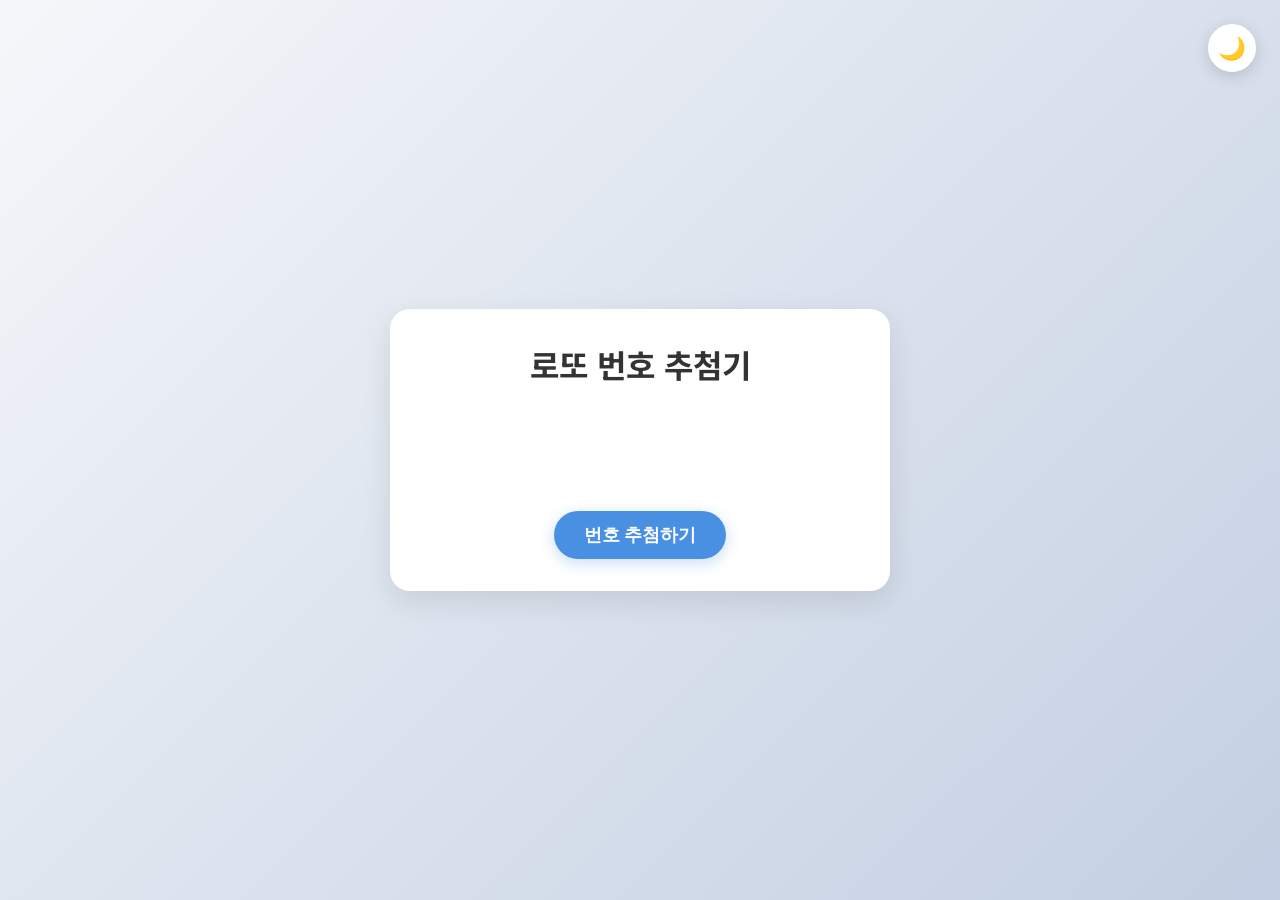
==== index.html @ 141fe0d5 "260904" ====
<!doctype html>
<html lang="ko">
  <head>
    <meta charset="UTF-8" />
    <meta name="viewport" content="width=device-width, initial-scale=1.0" />
    <meta name="description" content="무작위 로또 번호 6개를 추첨합니다." />
    <title>로또 번호 추첨기</title>
    <link rel="preconnect" href="https://fonts.googleapis.com" />
    <link rel="preconnect" href="https://fonts.gstatic.com" crossorigin />
    <link href="https://fonts.googleapis.com/css2?family=Noto+Sans+KR:wght@400;700&display=swap" rel="stylesheet" />
    <link rel="stylesheet" href="style.css" />
  </head>
  <body>
    <button id="themeToggle" class="theme-toggle-btn" type="button" title="다크 모드로 전환" aria-label="다크 모드로 전환">🌙</button>
    <main class="container">
      <h1>로또 번호 추첨기</h1>
      <div id="balls" class="balls-container" aria-live="polite" aria-label="추첨된 로또 번호"></div>
      <button id="generateBtn" type="button">번호 추첨하기</button>
    </main>
    <script src="script.js"></script>
  </body>
</html>
---- style.css ----
:root { color-scheme: light; }
* { box-sizing: border-box; }
body { display: flex; align-items: center; justify-content: center; min-height: 100vh; margin: 0; padding: 24px; font-family: "Noto Sans KR", sans-serif; background: linear-gradient(135deg, #f5f7fa, #c3cfe2); transition: background 0.3s ease; }
body.dark-mode { color-scheme: dark; background: linear-gradient(135deg, #181924, #0d0e14); }
.theme-toggle-btn { position: fixed; top: 24px; right: 24px; display: grid; width: 48px; height: 48px; padding: 0; place-items: center; border: 0; border-radius: 50%; background: #fff; box-shadow: 0 4px 15px rgb(0 0 0 / 15%); cursor: pointer; font-size: 1.4rem; transition: transform 0.3s ease, background-color 0.3s ease; }
.theme-toggle-btn:hover { transform: scale(1.1) rotate(15deg); }
body.dark-mode .theme-toggle-btn { background: #2c2f42; box-shadow: 0 4px 15px rgb(0 0 0 / 40%); }
.container { width: min(90%, 500px); padding: 2rem; text-align: center; background: #fff; border-radius: 20px; box-shadow: 0 10px 30px rgb(0 0 0 / 10%); transition: background-color 0.3s ease, box-shadow 0.3s ease; }
body.dark-mode .container { background: #242738; box-shadow: 0 10px 30px rgb(0 0 0 / 50%); }
h1 { margin: 0 0 2rem; color: #333; font-size: clamp(1.5rem, 5vw, 2rem); }
body.dark-mode h1 { color: #f1f2f6; }
.balls-container { display: flex; min-height: 60px; margin-bottom: 2rem; gap: 10px; align-items: center; justify-content: center; }
.ball { display: grid; flex: 0 0 auto; width: 50px; height: 50px; place-items: center; color: #fff; border-radius: 50%; box-shadow: inset -5px -5px 10px rgb(0 0 0 / 10%), 3px 5px 10px rgb(0 0 0 / 10%); font-size: 1.2rem; font-weight: 700; text-shadow: 1px 1px 2px rgb(0 0 0 / 20%); transform: scale(0); transition: transform 0.3s cubic-bezier(0.175, 0.885, 0.32, 1.275); }
.ball.show { transform: scale(1); }
.color-1 { background: #fbc400; } .color-2 { background: #69c8f2; } .color-3 { background: #ff7272; } .color-4 { background: #aaa; } .color-5 { background: #b0d840; }
#generateBtn { padding: 12px 30px; color: #fff; border: 0; border-radius: 50px; background: #4a90e2; box-shadow: 0 4px 15px rgb(74 144 226 / 30%); cursor: pointer; font-size: 1.1rem; font-weight: 700; transition: background-color 0.2s, transform 0.2s; }
#generateBtn:hover:not(:disabled) { background: #357abd; transform: translateY(-2px); }
#generateBtn:disabled { background: #ccc; box-shadow: none; cursor: not-allowed; }
@media (max-width: 480px) { .container { padding: 1.5rem 1rem; } .balls-container { gap: 6px; } .ball { width: 42px; height: 42px; } .theme-toggle-btn { top: 16px; right: 16px; } }
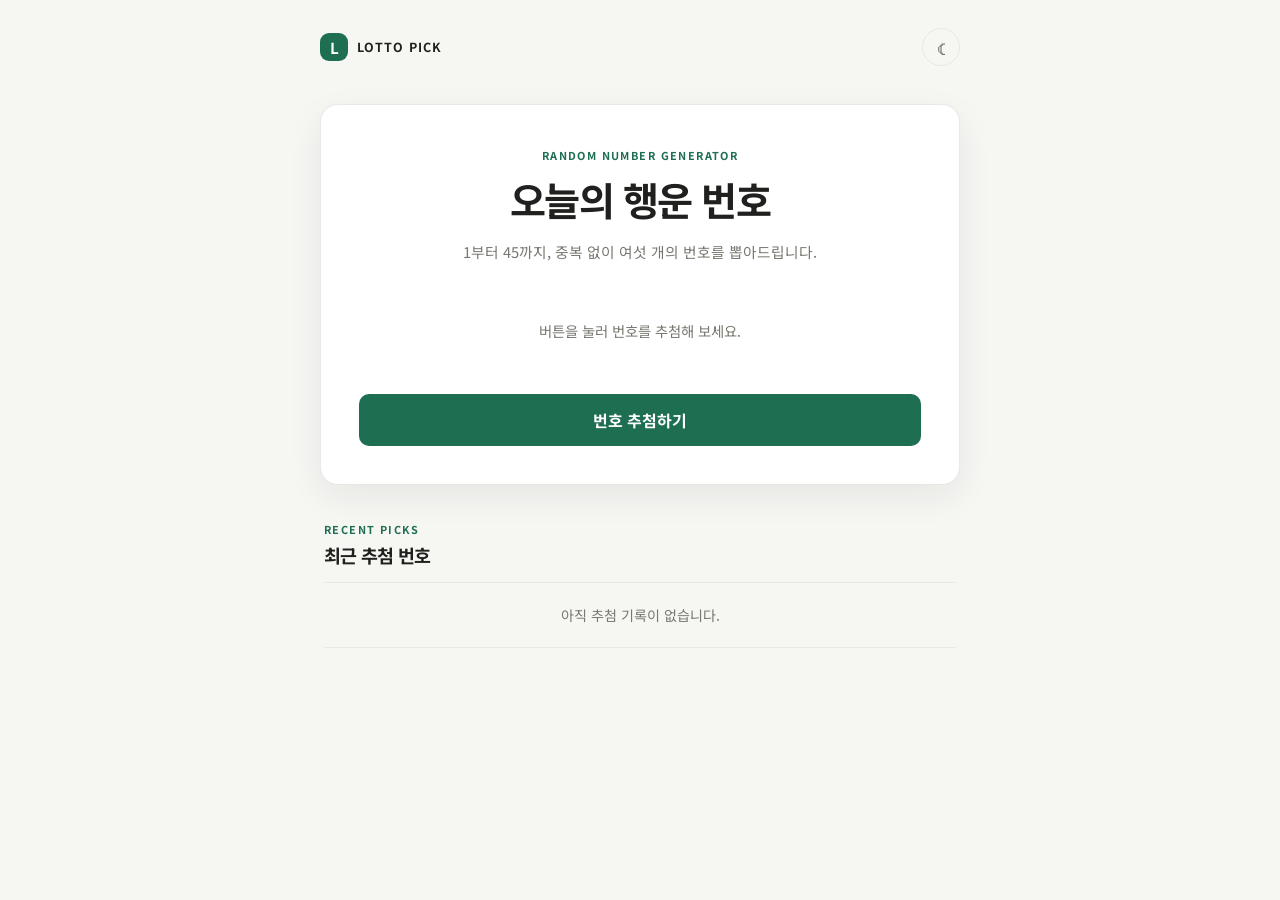
==== commit cc8fad15: "Improve lotto picker design and history" ====
--- a/index.html
+++ b/index.html
@@ -7,15 +7,41 @@
     <title>로또 번호 추첨기</title>
     <link rel="preconnect" href="https://fonts.googleapis.com" />
     <link rel="preconnect" href="https://fonts.gstatic.com" crossorigin />
-    <link href="https://fonts.googleapis.com/css2?family=Noto+Sans+KR:wght@400;700&display=swap" rel="stylesheet" />
+    <link href="https://fonts.googleapis.com/css2?family=Noto+Sans+KR:wght@400;500;700&display=swap" rel="stylesheet" />
     <link rel="stylesheet" href="style.css" />
   </head>
   <body>
-    <button id="themeToggle" class="theme-toggle-btn" type="button" title="다크 모드로 전환" aria-label="다크 모드로 전환">🌙</button>
-    <main class="container">
-      <h1>로또 번호 추첨기</h1>
-      <div id="balls" class="balls-container" aria-live="polite" aria-label="추첨된 로또 번호"></div>
-      <button id="generateBtn" type="button">번호 추첨하기</button>
+    <main class="app-shell">
+      <header class="app-header">
+        <a class="brand" href="/" aria-label="로또 번호 추첨기 처음으로">
+          <span class="brand-mark">L</span>
+          <span>LOTTO PICK</span>
+        </a>
+        <button id="themeToggle" class="icon-button" type="button" title="다크 모드로 전환" aria-label="다크 모드로 전환">&#9790;</button>
+      </header>
+
+      <section class="picker-card" aria-labelledby="pageTitle">
+        <p class="eyebrow">RANDOM NUMBER GENERATOR</p>
+        <h1 id="pageTitle">오늘의 행운 번호</h1>
+        <p class="intro">1부터 45까지, 중복 없이 여섯 개의 번호를 뽑아드립니다.</p>
+
+        <div id="balls" class="balls-container" aria-live="polite" aria-label="추첨된 로또 번호">
+          <p class="placeholder">버튼을 눌러 번호를 추첨해 보세요.</p>
+        </div>
+        <button id="generateBtn" class="generate-button" type="button">번호 추첨하기</button>
+      </section>
+
+      <section class="history-section" aria-labelledby="historyTitle">
+        <div class="section-heading">
+          <div>
+            <p class="eyebrow">RECENT PICKS</p>
+            <h2 id="historyTitle">최근 추첨 번호</h2>
+          </div>
+          <button id="clearHistoryBtn" class="text-button" type="button" hidden>기록 지우기</button>
+        </div>
+        <ol id="historyList" class="history-list" aria-live="polite"></ol>
+        <p id="emptyHistory" class="empty-history">아직 추첨 기록이 없습니다.</p>
+      </section>
     </main>
     <script src="script.js"></script>
   </body>
--- a/style.css
+++ b/style.css
@@ -1,19 +1,83 @@
-:root { color-scheme: light; }
+:root {
+  color-scheme: light;
+  --page: #f6f6f3;
+  --surface: #ffffff;
+  --text: #20211e;
+  --muted: #777970;
+  --line: #e9e9e3;
+  --accent: #1e6e52;
+  --shadow: 0 12px 35px rgb(34 42 37 / 7%);
+}
+
 * { box-sizing: border-box; }
-body { display: flex; align-items: center; justify-content: center; min-height: 100vh; margin: 0; padding: 24px; font-family: "Noto Sans KR", sans-serif; background: linear-gradient(135deg, #f5f7fa, #c3cfe2); transition: background 0.3s ease; }
-body.dark-mode { color-scheme: dark; background: linear-gradient(135deg, #181924, #0d0e14); }
-.theme-toggle-btn { position: fixed; top: 24px; right: 24px; display: grid; width: 48px; height: 48px; padding: 0; place-items: center; border: 0; border-radius: 50%; background: #fff; box-shadow: 0 4px 15px rgb(0 0 0 / 15%); cursor: pointer; font-size: 1.4rem; transition: transform 0.3s ease, background-color 0.3s ease; }
-.theme-toggle-btn:hover { transform: scale(1.1) rotate(15deg); }
-body.dark-mode .theme-toggle-btn { background: #2c2f42; box-shadow: 0 4px 15px rgb(0 0 0 / 40%); }
-.container { width: min(90%, 500px); padding: 2rem; text-align: center; background: #fff; border-radius: 20px; box-shadow: 0 10px 30px rgb(0 0 0 / 10%); transition: background-color 0.3s ease, box-shadow 0.3s ease; }
-body.dark-mode .container { background: #242738; box-shadow: 0 10px 30px rgb(0 0 0 / 50%); }
-h1 { margin: 0 0 2rem; color: #333; font-size: clamp(1.5rem, 5vw, 2rem); }
-body.dark-mode h1 { color: #f1f2f6; }
-.balls-container { display: flex; min-height: 60px; margin-bottom: 2rem; gap: 10px; align-items: center; justify-content: center; }
-.ball { display: grid; flex: 0 0 auto; width: 50px; height: 50px; place-items: center; color: #fff; border-radius: 50%; box-shadow: inset -5px -5px 10px rgb(0 0 0 / 10%), 3px 5px 10px rgb(0 0 0 / 10%); font-size: 1.2rem; font-weight: 700; text-shadow: 1px 1px 2px rgb(0 0 0 / 20%); transform: scale(0); transition: transform 0.3s cubic-bezier(0.175, 0.885, 0.32, 1.275); }
-.ball.show { transform: scale(1); }
-.color-1 { background: #fbc400; } .color-2 { background: #69c8f2; } .color-3 { background: #ff7272; } .color-4 { background: #aaa; } .color-5 { background: #b0d840; }
-#generateBtn { padding: 12px 30px; color: #fff; border: 0; border-radius: 50px; background: #4a90e2; box-shadow: 0 4px 15px rgb(74 144 226 / 30%); cursor: pointer; font-size: 1.1rem; font-weight: 700; transition: background-color 0.2s, transform 0.2s; }
-#generateBtn:hover:not(:disabled) { background: #357abd; transform: translateY(-2px); }
-#generateBtn:disabled { background: #ccc; box-shadow: none; cursor: not-allowed; }
-@media (max-width: 480px) { .container { padding: 1.5rem 1rem; } .balls-container { gap: 6px; } .ball { width: 42px; height: 42px; } .theme-toggle-btn { top: 16px; right: 16px; } }
+
+body {
+  min-height: 100vh;
+  margin: 0;
+  background: var(--page);
+  color: var(--text);
+  font-family: "Noto Sans KR", sans-serif;
+  transition: background-color .25s ease, color .25s ease;
+}
+
+body.dark-mode {
+  color-scheme: dark;
+  --page: #171a18;
+  --surface: #202420;
+  --text: #f2f3ed;
+  --muted: #acb0a9;
+  --line: #363a35;
+  --accent: #80c6a4;
+  --shadow: 0 12px 35px rgb(0 0 0 / 18%);
+}
+
+button { font: inherit; }
+
+.app-shell { width: min(100% - 40px, 640px); margin: 0 auto; padding: 28px 0 56px; }
+
+.app-header { display: flex; align-items: center; justify-content: space-between; margin-bottom: 38px; }
+
+.brand { display: inline-flex; align-items: center; gap: 9px; color: var(--text); font-size: .78rem; font-weight: 700; letter-spacing: .09em; text-decoration: none; }
+.brand-mark { display: grid; width: 28px; height: 28px; place-items: center; border-radius: 9px; background: var(--accent); color: #fff; font-size: .95rem; letter-spacing: 0; }
+
+.icon-button, .text-button { border: 0; background: transparent; color: var(--muted); cursor: pointer; }
+.icon-button { width: 38px; height: 38px; border: 1px solid var(--line); border-radius: 50%; font-size: 1.15rem; transition: border-color .2s, color .2s, transform .2s; }
+.icon-button:hover { color: var(--accent); border-color: var(--accent); transform: rotate(12deg); }
+
+.picker-card { padding: 42px 38px 38px; border: 1px solid var(--line); border-radius: 18px; background: var(--surface); box-shadow: var(--shadow); text-align: center; }
+.eyebrow { margin: 0 0 8px; color: var(--accent); font-size: .68rem; font-weight: 700; letter-spacing: .13em; }
+h1, h2 { margin: 0; letter-spacing: -.04em; }
+h1 { font-size: clamp(1.8rem, 6vw, 2.45rem); }
+h2 { font-size: 1.15rem; }
+.intro { margin: 12px 0 34px; color: var(--muted); font-size: .92rem; line-height: 1.7; }
+
+.balls-container { display: flex; min-height: 64px; margin-bottom: 32px; align-items: center; justify-content: center; gap: 9px; }
+.placeholder { margin: 0; color: var(--muted); font-size: .9rem; }
+.ball { display: grid; width: 54px; height: 54px; place-items: center; border-radius: 50%; color: #fff; font-size: 1.12rem; font-weight: 700; box-shadow: inset -4px -5px 10px rgb(0 0 0 / 12%); opacity: 0; transform: translateY(8px) scale(.88); transition: opacity .28s ease, transform .28s cubic-bezier(.2, .9, .35, 1.25); }
+.ball.show { opacity: 1; transform: translateY(0) scale(1); }
+.color-1 { background: #e7ad25; } .color-2 { background: #4f9bc4; } .color-3 { background: #df6a61; } .color-4 { background: #858984; } .color-5 { background: #7aa84c; }
+
+.generate-button { width: 100%; padding: 14px 20px; border: 0; border-radius: 10px; background: var(--accent); color: #fff; cursor: pointer; font-weight: 700; transition: filter .2s, transform .2s; }
+.generate-button:hover:not(:disabled) { filter: brightness(.93); transform: translateY(-1px); }
+.generate-button:disabled { cursor: wait; opacity: .55; }
+
+.history-section { padding: 36px 4px 0; }
+.section-heading { display: flex; align-items: end; justify-content: space-between; margin-bottom: 14px; }
+.section-heading .eyebrow { margin-bottom: 5px; }
+.text-button { padding: 4px 0; color: var(--muted); font-size: .8rem; text-decoration: underline; text-underline-offset: 3px; }
+.text-button:hover { color: var(--accent); }
+.history-list { display: grid; gap: 9px; margin: 0; padding: 0; list-style: none; }
+.history-item { display: flex; min-height: 58px; align-items: center; gap: 16px; padding: 10px 15px; border: 1px solid var(--line); border-radius: 12px; background: var(--surface); }
+.history-index { flex: 0 0 24px; color: var(--muted); font-size: .76rem; font-weight: 700; }
+.history-balls { display: flex; flex-wrap: wrap; gap: 5px; }
+.history-ball { display: grid; width: 27px; height: 27px; place-items: center; border-radius: 50%; color: #fff; font-size: .67rem; font-weight: 700; }
+.empty-history { margin: 0; padding: 22px 0; color: var(--muted); border-top: 1px solid var(--line); border-bottom: 1px solid var(--line); font-size: .88rem; text-align: center; }
+
+@media (max-width: 480px) {
+  .app-shell { width: min(100% - 28px, 640px); padding-top: 18px; }
+  .app-header { margin-bottom: 26px; }
+  .picker-card { padding: 32px 18px 24px; }
+  .balls-container { gap: 6px; }
+  .ball { width: 43px; height: 43px; font-size: .95rem; }
+  .history-item { gap: 8px; padding: 10px; }
+}
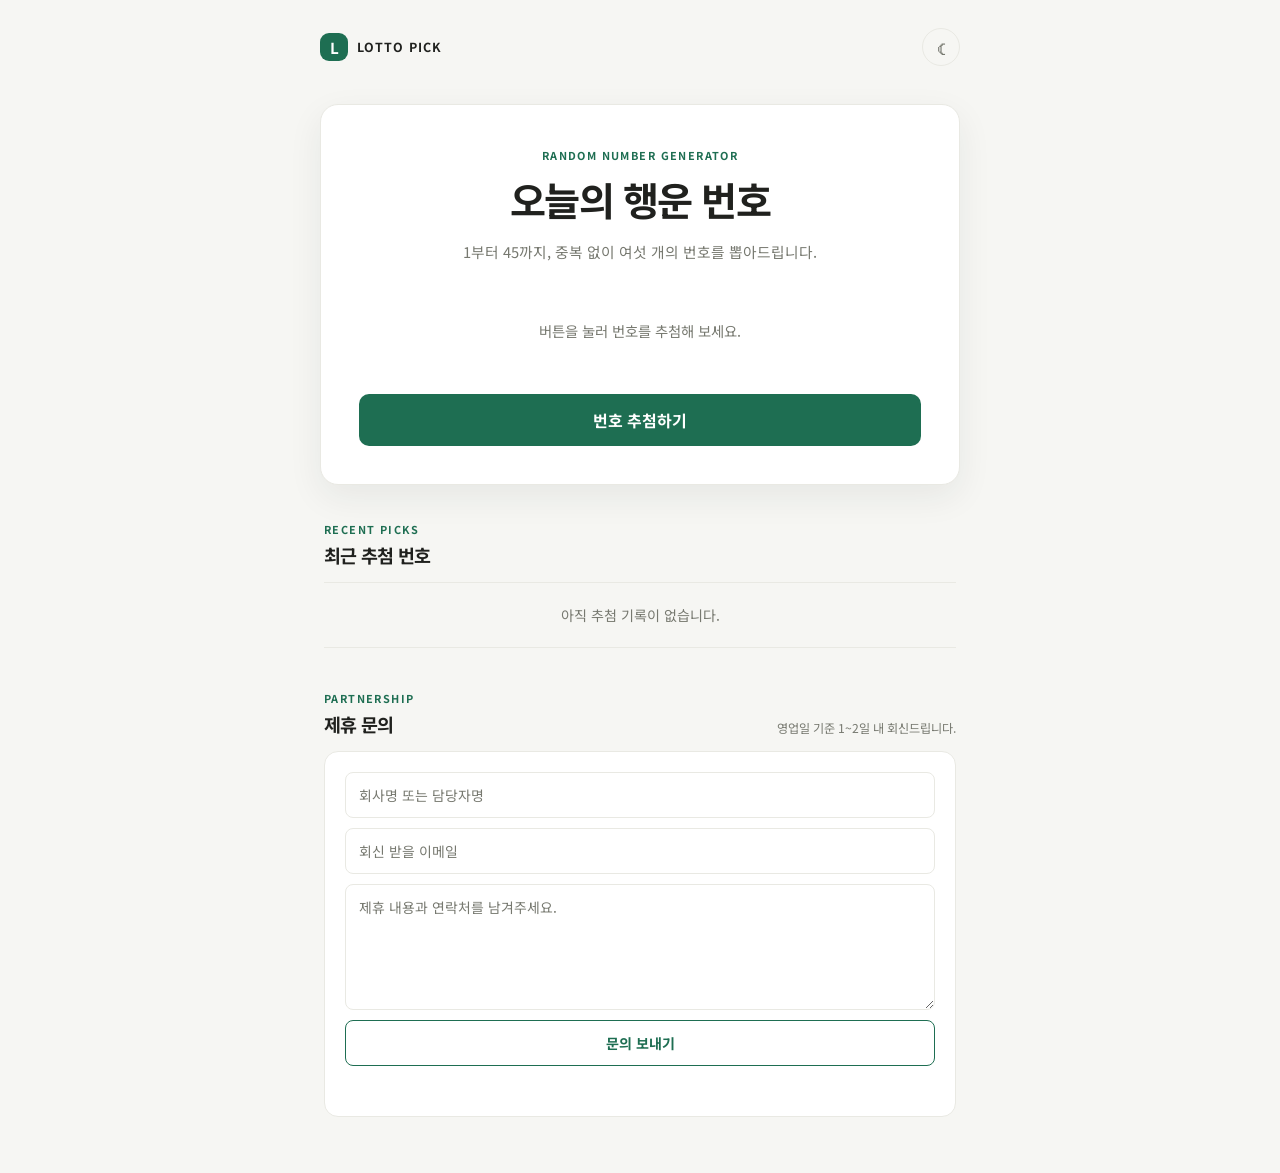
==== commit f454b72a: "Add partnership contact form" ====
--- a/index.html
+++ b/index.html
@@ -42,6 +42,28 @@
         <ol id="historyList" class="history-list" aria-live="polite"></ol>
         <p id="emptyHistory" class="empty-history">아직 추첨 기록이 없습니다.</p>
       </section>
+
+      <section class="contact-section" aria-labelledby="contactTitle">
+        <div class="section-heading contact-heading">
+          <div>
+            <p class="eyebrow">PARTNERSHIP</p>
+            <h2 id="contactTitle">제휴 문의</h2>
+          </div>
+          <p class="contact-note">영업일 기준 1~2일 내 회신드립니다.</p>
+        </div>
+        <form id="contactForm" class="contact-form" action="https://formspree.io/f/mbgjzrbj" method="POST">
+          <input type="hidden" name="_subject" value="[LOTTO PICK] 새로운 제휴 문의" />
+          <label class="visually-hidden" for="company">회사명</label>
+          <input id="company" name="company" type="text" placeholder="회사명 또는 담당자명" required />
+          <label class="visually-hidden" for="email">이메일</label>
+          <input id="email" name="email" type="email" placeholder="회신 받을 이메일" required />
+          <label class="visually-hidden" for="message">문의 내용</label>
+          <textarea id="message" name="message" rows="5" placeholder="제휴 내용과 연락처를 남겨주세요." required></textarea>
+          <input class="honeypot" type="text" name="_gotcha" tabindex="-1" autocomplete="off" aria-hidden="true" />
+          <button id="contactSubmit" class="contact-submit" type="submit">문의 보내기</button>
+          <p id="formStatus" class="form-status" role="status" aria-live="polite"></p>
+        </form>
+      </section>
     </main>
     <script src="script.js"></script>
   </body>
--- a/style.css
+++ b/style.css
@@ -73,6 +73,23 @@
 .history-ball { display: grid; width: 27px; height: 27px; place-items: center; border-radius: 50%; color: #fff; font-size: .67rem; font-weight: 700; }
 .empty-history { margin: 0; padding: 22px 0; color: var(--muted); border-top: 1px solid var(--line); border-bottom: 1px solid var(--line); font-size: .88rem; text-align: center; }
 
+.contact-section { padding: 42px 4px 0; }
+.contact-heading { align-items: end; }
+.contact-note { margin: 0; color: var(--muted); font-size: .76rem; }
+.contact-form { display: grid; gap: 10px; padding: 20px; border: 1px solid var(--line); border-radius: 14px; background: var(--surface); }
+.contact-form input:not(.honeypot), .contact-form textarea { width: 100%; padding: 12px 13px; border: 1px solid var(--line); border-radius: 8px; outline: none; background: transparent; color: var(--text); font: inherit; font-size: .87rem; transition: border-color .2s, box-shadow .2s; }
+.contact-form textarea { min-height: 112px; resize: vertical; }
+.contact-form input::placeholder, .contact-form textarea::placeholder { color: var(--muted); }
+.contact-form input:focus, .contact-form textarea:focus { border-color: var(--accent); box-shadow: 0 0 0 3px color-mix(in srgb, var(--accent) 14%, transparent); }
+.contact-submit { padding: 12px 16px; border: 1px solid var(--accent); border-radius: 8px; background: transparent; color: var(--accent); cursor: pointer; font-weight: 700; font-size: .88rem; transition: background-color .2s, color .2s; }
+.contact-submit:hover:not(:disabled) { background: var(--accent); color: #fff; }
+.contact-submit:disabled { cursor: wait; opacity: .6; }
+.form-status { min-height: 20px; margin: 0; font-size: .8rem; text-align: center; }
+.form-status.success { color: var(--accent); }
+.form-status.error { color: #bd4942; }
+.visually-hidden { position: absolute; width: 1px; height: 1px; padding: 0; overflow: hidden; clip: rect(0, 0, 0, 0); white-space: nowrap; border: 0; }
+.honeypot { position: absolute; left: -9999px; }
+
 @media (max-width: 480px) {
   .app-shell { width: min(100% - 28px, 640px); padding-top: 18px; }
   .app-header { margin-bottom: 26px; }
@@ -80,4 +97,6 @@
   .balls-container { gap: 6px; }
   .ball { width: 43px; height: 43px; font-size: .95rem; }
   .history-item { gap: 8px; padding: 10px; }
+  .contact-heading { display: block; }
+  .contact-note { margin-top: 8px; }
 }
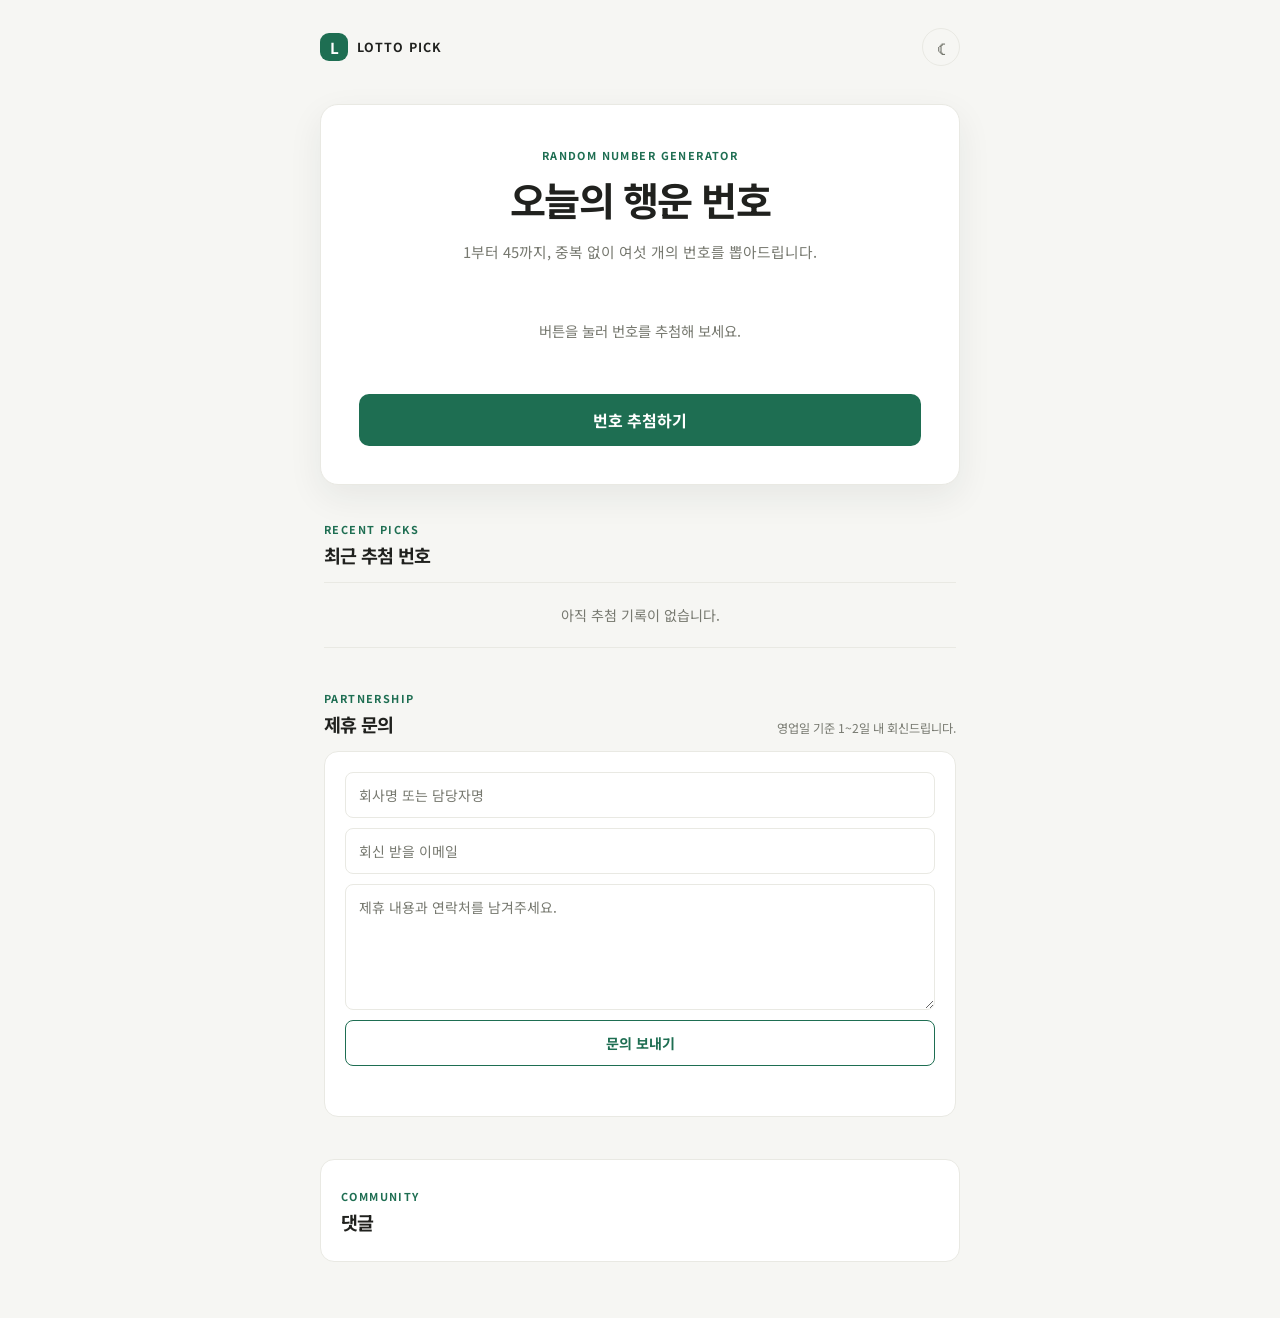
==== commit df8a0f07: "Add Disqus comments section" ====
--- a/index.html
+++ b/index.html
@@ -64,7 +64,30 @@
           <p id="formStatus" class="form-status" role="status" aria-live="polite"></p>
         </form>
       </section>
+
+      <section class="comments-section" aria-labelledby="commentsTitle">
+        <div class="section-heading">
+          <div>
+            <p class="eyebrow">COMMUNITY</p>
+            <h2 id="commentsTitle">댓글</h2>
+          </div>
+        </div>
+        <div id="disqus_thread"></div>
+        <noscript>
+          댓글을 보려면 JavaScript를 활성화해 주세요.
+          <a href="https://disqus.com/?ref_noscript">Disqus 댓글</a>
+        </noscript>
+      </section>
     </main>
+    <script>
+      (function () {
+        const d = document;
+        const s = d.createElement("script");
+        s.src = "https://productbuilder-0bfi3o6ttu.disqus.com/embed.js";
+        s.setAttribute("data-timestamp", String(+new Date()));
+        (d.head || d.body).appendChild(s);
+      })();
+    </script>
     <script src="script.js"></script>
   </body>
 </html>
--- a/style.css
+++ b/style.css
@@ -90,6 +90,11 @@
 .visually-hidden { position: absolute; width: 1px; height: 1px; padding: 0; overflow: hidden; clip: rect(0, 0, 0, 0); white-space: nowrap; border: 0; }
 .honeypot { position: absolute; left: -9999px; }
 
+.comments-section { margin-top: 42px; padding: 28px 20px 4px; border: 1px solid var(--line); border-radius: 14px; background: var(--surface); }
+.comments-section .section-heading { margin-bottom: 22px; }
+.comments-section noscript { display: block; padding: 0 0 24px; color: var(--muted); font-size: .86rem; text-align: center; }
+.comments-section noscript a { color: var(--accent); }
+
 @media (max-width: 480px) {
   .app-shell { width: min(100% - 28px, 640px); padding-top: 18px; }
   .app-header { margin-bottom: 26px; }
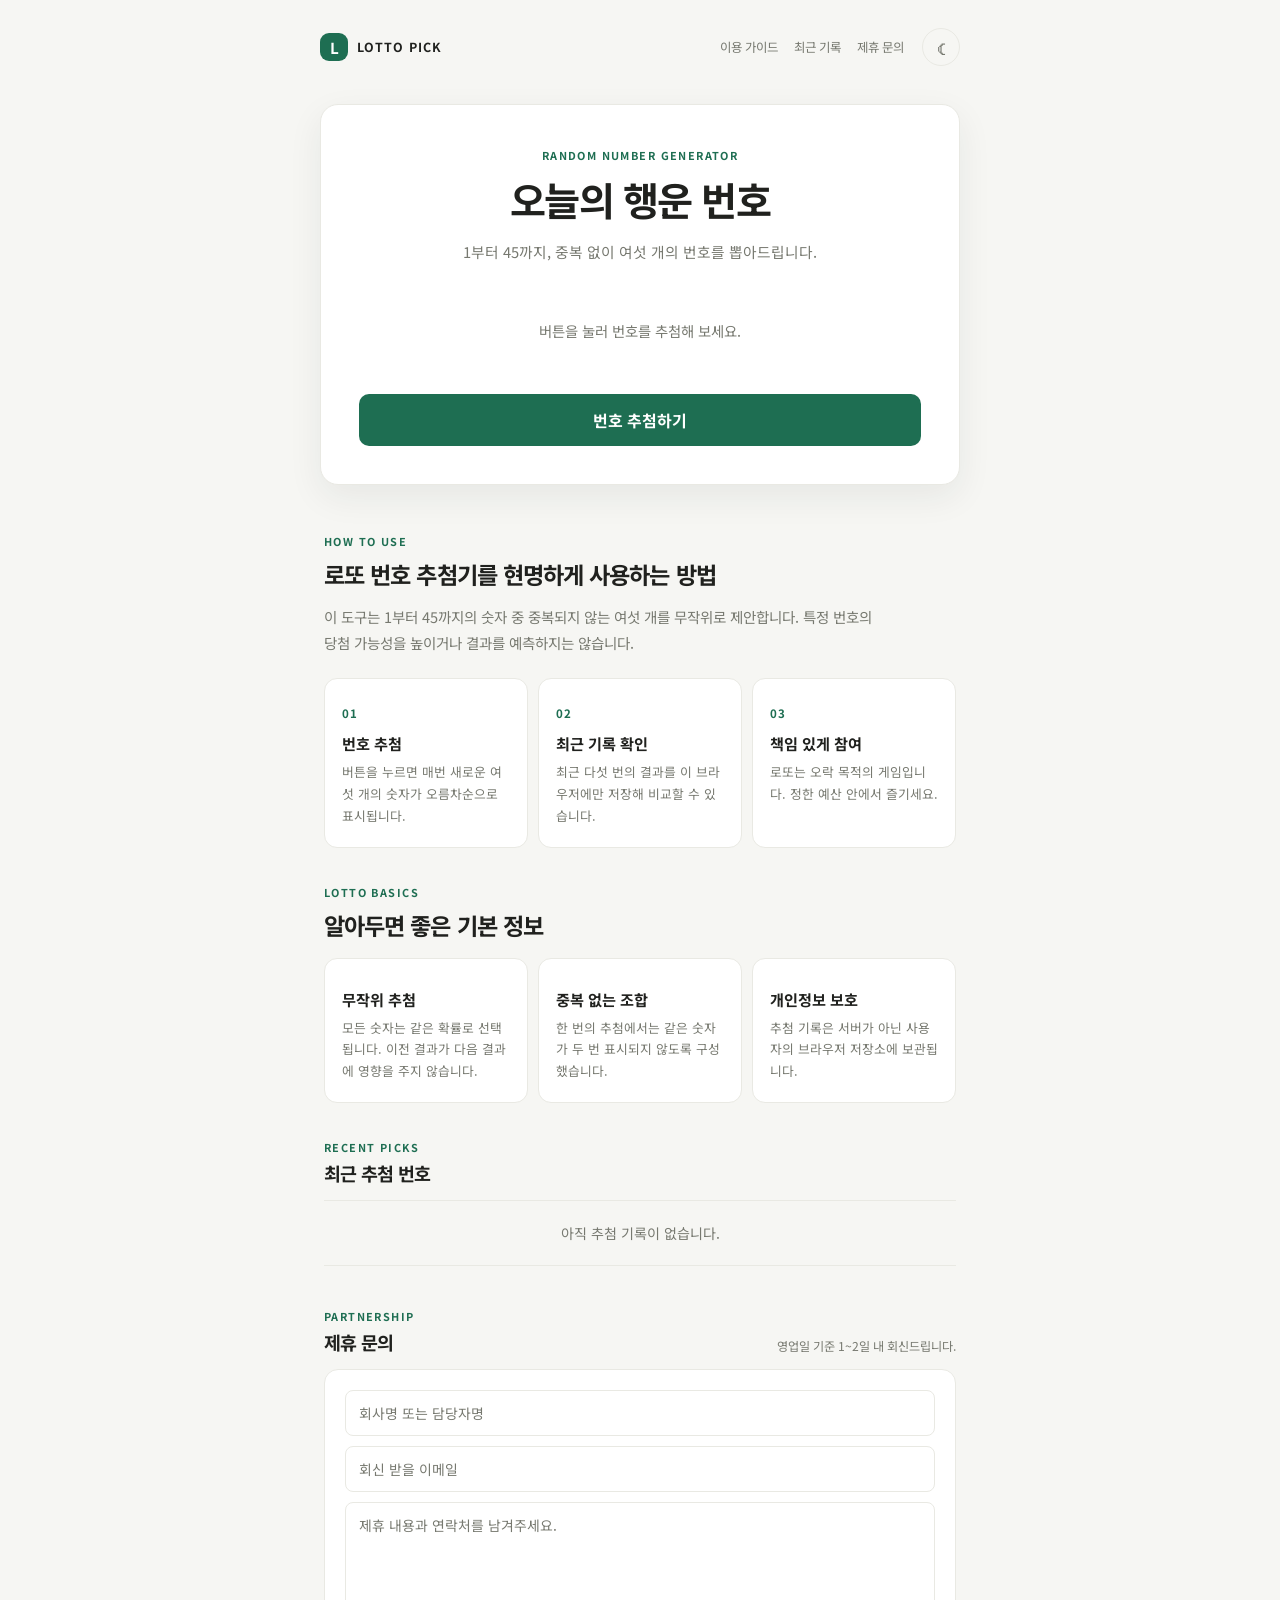
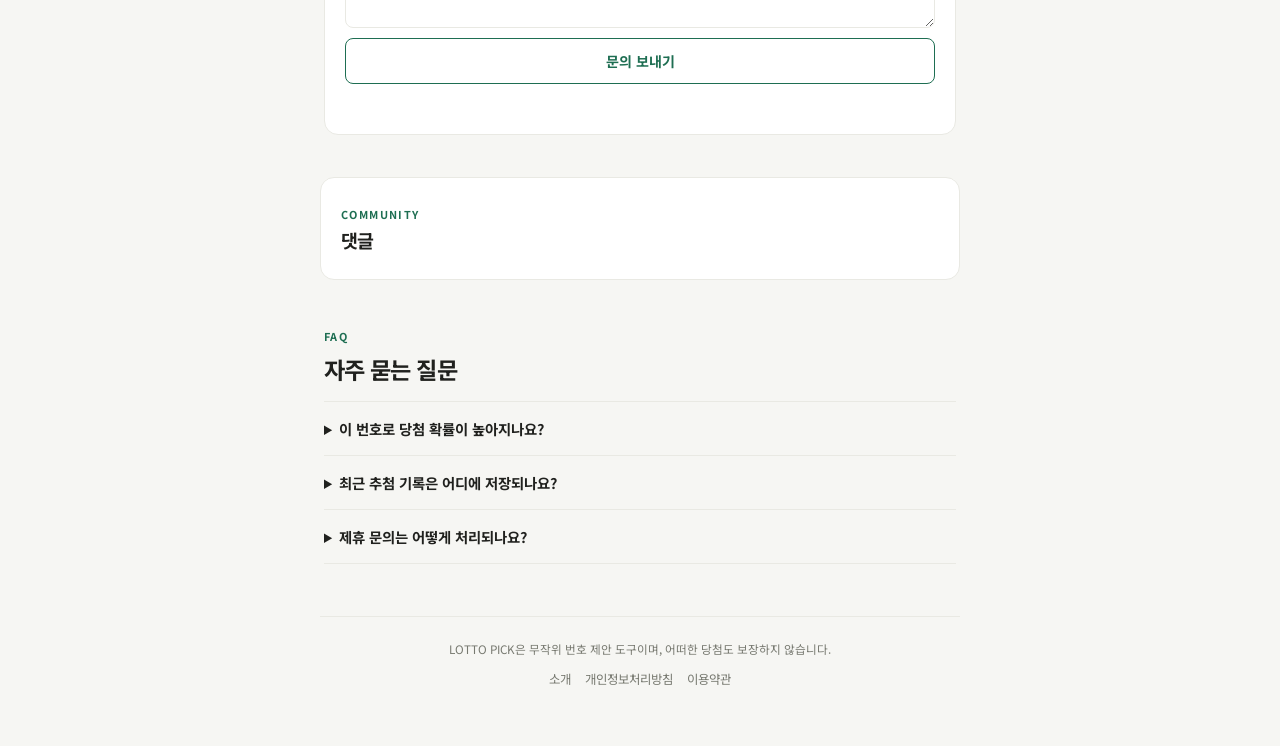
==== commit 0d6f021b: "Improve site content and trust pages" ====
--- a/index.html
+++ b/index.html
@@ -4,7 +4,9 @@
     <meta charset="UTF-8" />
     <meta name="viewport" content="width=device-width, initial-scale=1.0" />
     <meta name="description" content="무작위 로또 번호 6개를 추첨합니다." />
+    <meta name="google-adsense-account" content="ca-pub-1395457725988778" />
     <title>로또 번호 추첨기</title>
+    <script async src="https://pagead2.googlesyndication.com/pagead/js/adsbygoogle.js?client=ca-pub-1395457725988778" crossorigin="anonymous"></script>
     <link rel="preconnect" href="https://fonts.googleapis.com" />
     <link rel="preconnect" href="https://fonts.gstatic.com" crossorigin />
     <link href="https://fonts.googleapis.com/css2?family=Noto+Sans+KR:wght@400;500;700&display=swap" rel="stylesheet" />
@@ -17,6 +19,11 @@
           <span class="brand-mark">L</span>
           <span>LOTTO PICK</span>
         </a>
+        <nav class="site-nav" aria-label="주요 메뉴">
+          <a href="#guide">이용 가이드</a>
+          <a href="#historyTitle">최근 기록</a>
+          <a href="#contactTitle">제휴 문의</a>
+        </nav>
         <button id="themeToggle" class="icon-button" type="button" title="다크 모드로 전환" aria-label="다크 모드로 전환">&#9790;</button>
       </header>
 
@@ -29,6 +36,48 @@
           <p class="placeholder">버튼을 눌러 번호를 추첨해 보세요.</p>
         </div>
         <button id="generateBtn" class="generate-button" type="button">번호 추첨하기</button>
+      </section>
+
+      <section id="guide" class="content-section" aria-labelledby="guideTitle">
+        <p class="eyebrow">HOW TO USE</p>
+        <h2 id="guideTitle">로또 번호 추첨기를 현명하게 사용하는 방법</h2>
+        <p class="content-lead">이 도구는 1부터 45까지의 숫자 중 중복되지 않는 여섯 개를 무작위로 제안합니다. 특정 번호의 당첨 가능성을 높이거나 결과를 예측하지는 않습니다.</p>
+        <div class="guide-grid">
+          <article class="guide-card">
+            <span class="guide-number">01</span>
+            <h3>번호 추첨</h3>
+            <p>버튼을 누르면 매번 새로운 여섯 개의 숫자가 오름차순으로 표시됩니다.</p>
+          </article>
+          <article class="guide-card">
+            <span class="guide-number">02</span>
+            <h3>최근 기록 확인</h3>
+            <p>최근 다섯 번의 결과를 이 브라우저에만 저장해 비교할 수 있습니다.</p>
+          </article>
+          <article class="guide-card">
+            <span class="guide-number">03</span>
+            <h3>책임 있게 참여</h3>
+            <p>로또는 오락 목적의 게임입니다. 정한 예산 안에서 즐기세요.</p>
+          </article>
+        </div>
+      </section>
+
+      <section class="content-section facts-section" aria-labelledby="factsTitle">
+        <p class="eyebrow">LOTTO BASICS</p>
+        <h2 id="factsTitle">알아두면 좋은 기본 정보</h2>
+        <div class="facts-grid">
+          <article>
+            <h3>무작위 추첨</h3>
+            <p>모든 숫자는 같은 확률로 선택됩니다. 이전 결과가 다음 결과에 영향을 주지 않습니다.</p>
+          </article>
+          <article>
+            <h3>중복 없는 조합</h3>
+            <p>한 번의 추첨에서는 같은 숫자가 두 번 표시되지 않도록 구성했습니다.</p>
+          </article>
+          <article>
+            <h3>개인정보 보호</h3>
+            <p>추첨 기록은 서버가 아닌 사용자의 브라우저 저장소에 보관됩니다.</p>
+          </article>
+        </div>
       </section>
 
       <section class="history-section" aria-labelledby="historyTitle">
@@ -78,6 +127,32 @@
           <a href="https://disqus.com/?ref_noscript">Disqus 댓글</a>
         </noscript>
       </section>
+
+      <section class="content-section faq-section" aria-labelledby="faqTitle">
+        <p class="eyebrow">FAQ</p>
+        <h2 id="faqTitle">자주 묻는 질문</h2>
+        <details>
+          <summary>이 번호로 당첨 확률이 높아지나요?</summary>
+          <p>아니요. 이 사이트는 무작위 번호를 제안하는 도구이며, 모든 유효한 조합의 당첨 가능성은 같습니다.</p>
+        </details>
+        <details>
+          <summary>최근 추첨 기록은 어디에 저장되나요?</summary>
+          <p>최근 다섯 개의 결과는 현재 사용 중인 브라우저의 로컬 저장소에만 저장됩니다. 기록 지우기를 누르면 즉시 삭제됩니다.</p>
+        </details>
+        <details>
+          <summary>제휴 문의는 어떻게 처리되나요?</summary>
+          <p>문의 폼에 작성한 내용은 Formspree를 통해 전달됩니다. 처리 방식은 개인정보처리방침에서 확인할 수 있습니다.</p>
+        </details>
+      </section>
+
+      <footer class="site-footer">
+        <p>LOTTO PICK은 무작위 번호 제안 도구이며, 어떠한 당첨도 보장하지 않습니다.</p>
+        <nav aria-label="정책 및 사이트 정보">
+          <a href="about.html">소개</a>
+          <a href="privacy.html">개인정보처리방침</a>
+          <a href="terms.html">이용약관</a>
+        </nav>
+      </footer>
     </main>
     <script>
       (function () {
--- a/style.css
+++ b/style.css
@@ -35,10 +35,13 @@
 
 .app-shell { width: min(100% - 40px, 640px); margin: 0 auto; padding: 28px 0 56px; }
 
-.app-header { display: flex; align-items: center; justify-content: space-between; margin-bottom: 38px; }
+.app-header { display: flex; align-items: center; justify-content: space-between; gap: 18px; margin-bottom: 38px; }
 
 .brand { display: inline-flex; align-items: center; gap: 9px; color: var(--text); font-size: .78rem; font-weight: 700; letter-spacing: .09em; text-decoration: none; }
 .brand-mark { display: grid; width: 28px; height: 28px; place-items: center; border-radius: 9px; background: var(--accent); color: #fff; font-size: .95rem; letter-spacing: 0; }
+.site-nav { display: flex; gap: 16px; margin-left: auto; }
+.site-nav a, .site-footer a { color: var(--muted); font-size: .78rem; text-decoration: none; }
+.site-nav a:hover, .site-footer a:hover { color: var(--accent); text-decoration: underline; text-underline-offset: 3px; }
 
 .icon-button, .text-button { border: 0; background: transparent; color: var(--muted); cursor: pointer; }
 .icon-button { width: 38px; height: 38px; border: 1px solid var(--line); border-radius: 50%; font-size: 1.15rem; transition: border-color .2s, color .2s, transform .2s; }
@@ -60,6 +63,17 @@
 .generate-button { width: 100%; padding: 14px 20px; border: 0; border-radius: 10px; background: var(--accent); color: #fff; cursor: pointer; font-weight: 700; transition: filter .2s, transform .2s; }
 .generate-button:hover:not(:disabled) { filter: brightness(.93); transform: translateY(-1px); }
 .generate-button:disabled { cursor: wait; opacity: .55; }
+
+.content-section { padding: 48px 4px 0; }
+.content-section > h2 { font-size: 1.45rem; }
+.content-lead { max-width: 560px; margin: 13px 0 0; color: var(--muted); font-size: .91rem; line-height: 1.8; }
+.guide-grid, .facts-grid { display: grid; grid-template-columns: repeat(3, 1fr); gap: 10px; margin-top: 22px; }
+.guide-card, .facts-grid article { padding: 20px 17px; border: 1px solid var(--line); border-radius: 13px; background: var(--surface); }
+.guide-number { color: var(--accent); font-size: .72rem; font-weight: 700; letter-spacing: .08em; }
+.guide-card h3, .facts-grid h3 { margin: 9px 0 7px; font-size: .95rem; }
+.guide-card p, .facts-grid p { margin: 0; color: var(--muted); font-size: .8rem; line-height: 1.7; }
+.facts-section { padding-top: 36px; }
+.facts-grid { margin-top: 16px; }
 
 .history-section { padding: 36px 4px 0; }
 .section-heading { display: flex; align-items: end; justify-content: space-between; margin-bottom: 14px; }
@@ -95,13 +109,33 @@
 .comments-section noscript { display: block; padding: 0 0 24px; color: var(--muted); font-size: .86rem; text-align: center; }
 .comments-section noscript a { color: var(--accent); }
 
+.faq-section details { padding: 16px 0; border-bottom: 1px solid var(--line); }
+.faq-section details:first-of-type { margin-top: 15px; border-top: 1px solid var(--line); }
+.faq-section summary { cursor: pointer; font-size: .9rem; font-weight: 700; }
+.faq-section details p { margin: 10px 0 0; color: var(--muted); font-size: .85rem; line-height: 1.75; }
+.site-footer { margin-top: 52px; padding-top: 22px; border-top: 1px solid var(--line); color: var(--muted); font-size: .73rem; line-height: 1.7; text-align: center; }
+.site-footer p { margin: 0 0 10px; }
+.site-footer nav { display: flex; justify-content: center; gap: 14px; }
+
+.back-link { color: var(--muted); font-size: .8rem; text-decoration: none; }
+.back-link:hover { color: var(--accent); text-decoration: underline; text-underline-offset: 3px; }
+.policy-page { max-width: 760px; }
+.policy-content { padding: 8px 4px 48px; }
+.policy-content h1 { margin-bottom: 14px; }
+.policy-content h2 { margin-top: 34px; font-size: 1.2rem; }
+.policy-content p { color: var(--muted); font-size: .91rem; line-height: 1.85; }
+.policy-content .content-lead { color: var(--text); font-size: 1rem; }
+.policy-content .updated-date { margin-top: -5px; font-size: .78rem; }
+
 @media (max-width: 480px) {
   .app-shell { width: min(100% - 28px, 640px); padding-top: 18px; }
   .app-header { margin-bottom: 26px; }
+  .site-nav { display: none; }
   .picker-card { padding: 32px 18px 24px; }
   .balls-container { gap: 6px; }
   .ball { width: 43px; height: 43px; font-size: .95rem; }
   .history-item { gap: 8px; padding: 10px; }
   .contact-heading { display: block; }
   .contact-note { margin-top: 8px; }
+  .guide-grid, .facts-grid { grid-template-columns: 1fr; }
 }
